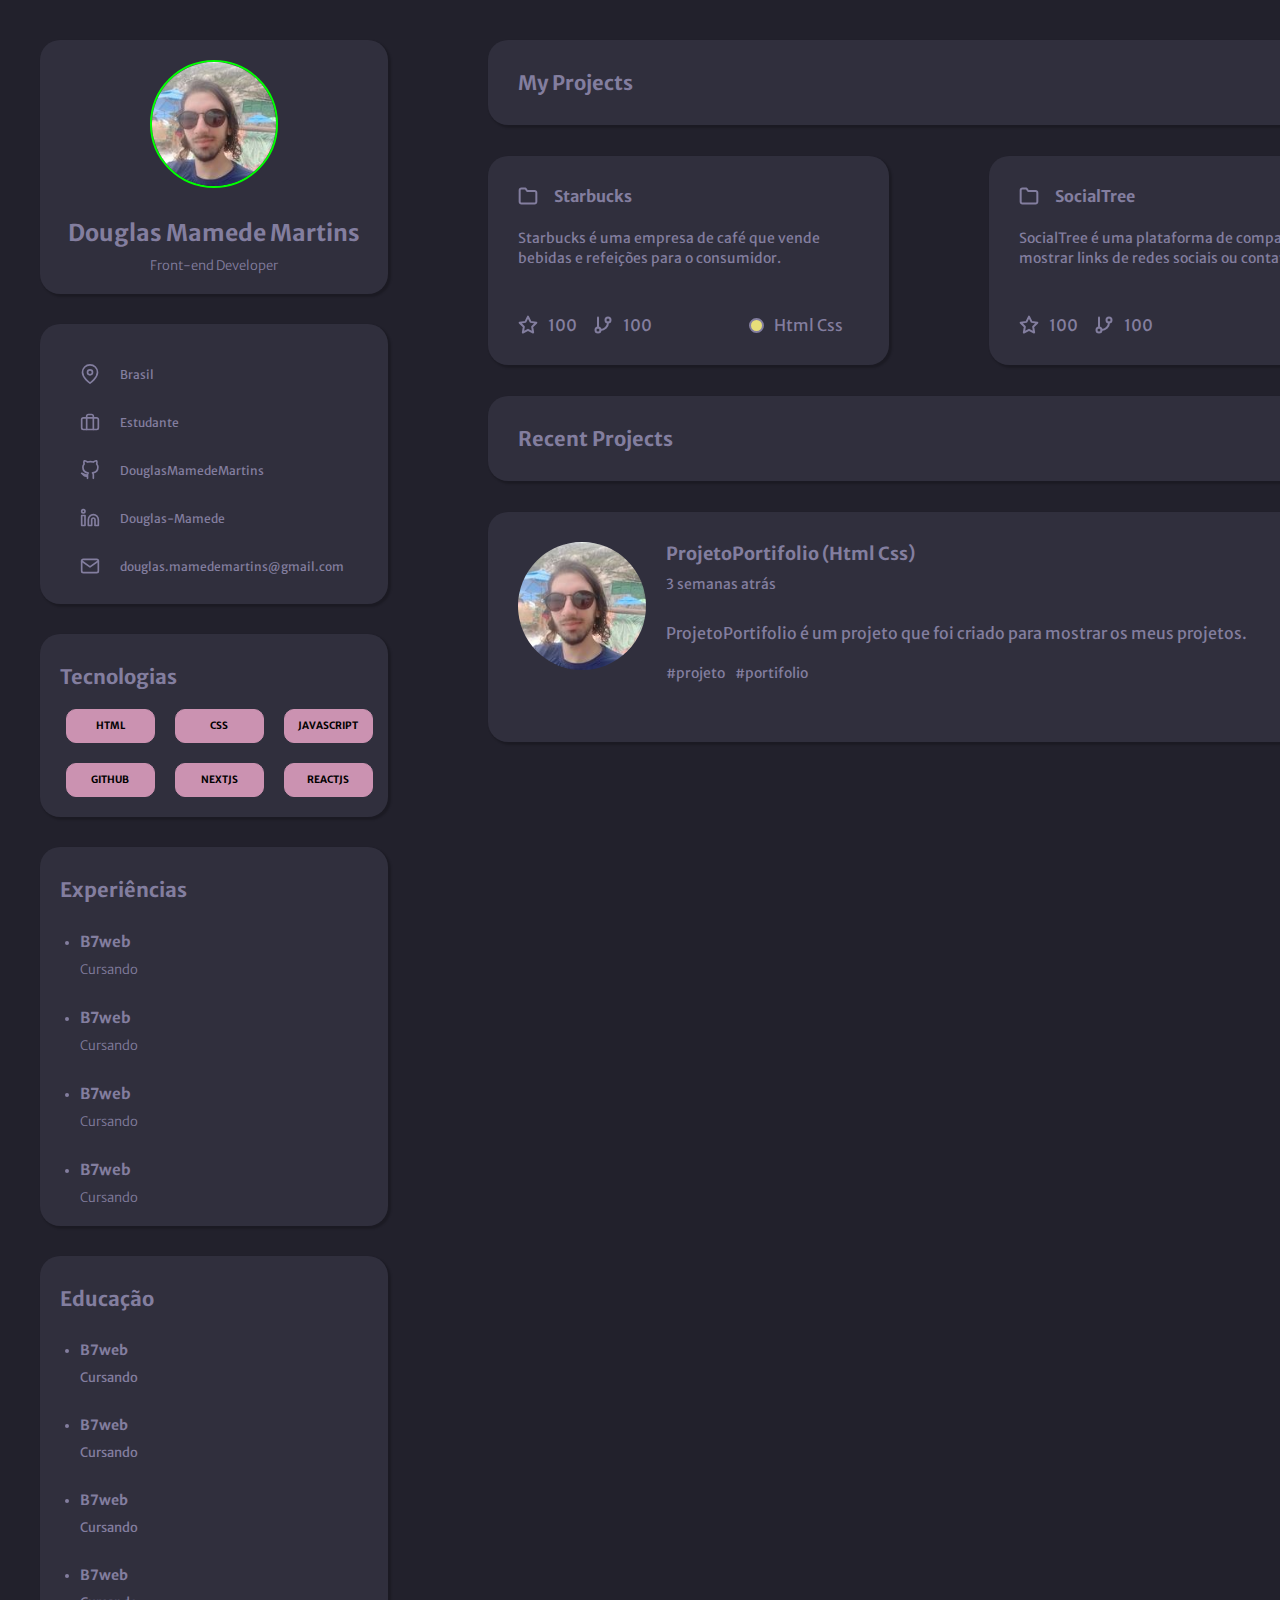
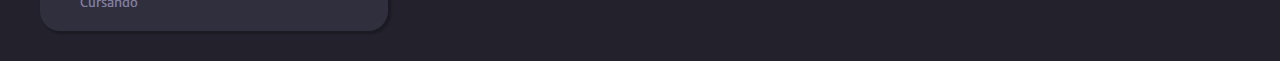
==== index.html @ 659afae6 "commit teste" ====
<!DOCTYPE html>
<html lang="pt-br">

<head>
  <meta charset="UTF-8" />
  <title>Portifolio</title>
  <link rel="shortcut icon" href="assets/images/favicon.ico" type="image/x-icon" />
  <link rel="stylesheet" href="assets/css/style.css" />
</head>

<body>
  <main>
    <div class="container">
      <div class="content-left">
        <div class="profile">
          <div class="profile-img">
            <img src="assets/images/profile.jpg" alt="" />
          </div>
          <h1>Douglas Mamede Martins</h1>
          <p>Front-end Developer</p>
        </div>

        <div class="contato">
          <div class="contato-content">
            <img src="assets/images/map-pin.svg" alt="Mapa" />
            <a href="#">Brasil</a>
          </div>
          <div class="contato-content">
            <img src="assets/images/briefcase.svg" alt="Trabalho" />
            <a href="#">Estudante</a>
          </div>
          <div class="contato-content">
            <img src="assets/images/github.svg" alt="Git-hub" />
            <a href="#">DouglasMamedeMartins</a>
          </div>
          <div class="contato-content">
            <img src="assets/images/linkedin.svg" alt="Linkedin" />
            <a href="#">Douglas-Mamede</a>
          </div>
          <div class="contato-content">
            <img src="assets/images/mail.svg" alt="Mapa" />
            <a href="#">douglas.mamedemartins@gmail.com</a>
          </div>
        </div>

        <div class="technology">
          <h2>Tecnologias</h2>

          <div class="technology-content">
            <div class="technology-content--left">
              <p>HTML</p>
              <p>GITHUB</p>
            </div>

            <div class="technology-content--mid">
              <p>CSS</p>
              <p>NEXTJS</p>
            </div>
            <div class="technology-content--right">
              <p>JAVASCRIPT</p>
              <p>REACTJS</p>
            </div>
          </div>
        </div>

        <div class="experience">
          <h2>Experiências</h2>
          <ul>
            <li>
              <h3>B7web</h3>
              <p>Cursando</p>
            </li>
            <li>
              <h3>B7web</h3>
              <p>Cursando</p>
            </li>
            <li>
              <h3>B7web</h3>
              <p>Cursando</p>
            </li>
            <li>
              <h3>B7web</h3>
              <p>Cursando</p>
            </li>
          </ul>
        </div>

        <div class="educacao">
          <h2>Educação</h2>
          <ul>
            <li>
              <h3>B7web</h3>
              <p>Cursando</p>
            </li>
            <li>
              <h3>B7web</h3>
              <p>Cursando</p>
            </li>
            <li>
              <h3>B7web</h3>
              <p>Cursando</p>
            </li>
            <li>
              <h3>B7web</h3>
              <p>Cursando</p>
            </li>
          </ul>
        </div>
      </div>
      <div class="content-right">
        <div class="my-projects">
          <h3>My Projects</h3>
          <a href="assets/pages/starbucks/index.html">Veja o próximo</a>
        </div>

        <div class="projects">
          <div class="projects-main">
            <div class="title-project">
              <div class="icon">
                <img src="assets/images/folder.svg" alt="">
              </div>
              <h4>Starbucks</h4>
            </div>
            <div class="description-project">
              <p>
                Starbucks é uma empresa de café que vende bebidas e refeições
                para o consumidor.
              </p>
            </div>
            <div class="footer-project">
              <div class="footer-project--left">
                <img src="assets/images/star.svg" alt="">
                <span>100</span>
                <img src="assets/images/git-branch.svg" alt="">
                <span>100</span>
              </div>
              <div class="footer-project--right">
                <div class="ball"></div>
                <span>Html Css</span>
              </div>
            </div>
          </div>


          <div class="projects-main">
            <div class="title-project">
              <div class="icon">
                <img src="assets/images/folder.svg" alt="">
              </div>
              <h4>SocialTree</h4>
            </div>
            <div class="description-project">
              <p>
                SocialTree é uma plataforma de compartilhamento de mostrar links de redes sociais ou contatos.
              </p>
            </div>
            <div class="footer-project">
              <div class="footer-project--left">
                <img src="assets/images/star.svg" alt="">
                <span>100</span>
                <img src="assets/images/git-branch.svg" alt="">
                <span>100</span>
              </div>
              <div class="footer-project--right">
                <div class="ball"></div>
                <span>Html Css</span>
              </div>
            </div>
          </div>
        </div>


        <div class="recent-projects">
          <h3>Recent Projects</h3>
        </div>

        <div class="recent-posts">
          <div class="profile-projects">
            <img src="assets/images/profile.jpg" alt="">
          </div>
          <div class="content-projects">
            <h3>ProjetoPortifolio (Html Css)</h3>
            <span>3 semanas atrás</span>
            <p>
              ProjetoPortifolio é um projeto que foi criado para mostrar os meus projetos.
            </p>
            <div class="hashtag">
              <span>#projeto</span>
              <span>#portifolio</span>
            </div>
          </div>
        </div>
      </div>
    </div>
  </main>
</body>

</html>
---- assets/css/style.css ----
@import url("https://fonts.googleapis.com/css2?family=Merriweather+Sans:wght@300;400;500;700&display=swap");

:root {
  --body-bg-color: #22212c;
  --text-color: #837e9f;
  --bg-cards: #302f3d;
  --bg-techs: #cb92b1;
  --border-profile: #00ff00;
  --color-black: #000000;
  --background-ball: #e7de79;
}
/* GERAL*/
* {
  margin: 0;
  padding: 0;
  box-sizing: border-box;
  font-size: 62.5%;
}

body {
  font-family: "Merriweather Sans", sans-serif;
  background-color: var(--body-bg-color);
}
h2 {
  font-size: 2rem;
  font-weight: 700;
  color: var(--text-color);
  line-height: 2.5rem;
  margin-top: 3rem;
  margin-left: 2rem;
  margin-bottom: 2rem;
}
.container {
  max-width: 144rem;
  margin: 0 auto;
  display: flex;
}
.content-left {
  display: flex;
  flex-direction: column;
  gap: 3rem;
}
.content-right {
  display: flex;
  flex-direction: column;
  gap: 3.1rem;
}
/* Perfil */
.profile {
  width: 34.8rem;
  background-color: var(--bg-cards);
  box-shadow: 0.2rem 0.2rem 0.2rem 0.1rem rgba(0, 0, 0, 0.2);
  border-radius: 2rem;
  margin-top: 4rem;
  margin-right: 6rem;
  margin-left: 4rem;
  display: flex;
  flex-direction: column;
  justify-content: center;
  align-items: center;
  padding: 2rem;
}
.profile-img {
  width: 12.8rem;
  height: 12.8rem;
  border-radius: 50%;
  border: 0.2rem solid var(--border-profile);
}

.profile-img img {
  width: 100%;
  height: 100%;
  border-radius: 50%;
}

.profile h1 {
  font-size: 2.3rem;
  font-weight: 700;
  color: var(--text-color);
  line-height: 2.9rem;
  margin-top: 3rem;
}

.profile p {
  font-size: 1.3rem;
  font-weight: 300;
  color: var(--text-color);
  margin-top: 1rem;
}

.contato,
.technology,
.experience,
.educacao {
  max-width: 34.8rem;
  background-color: var(--bg-cards);
  box-shadow: 0.2rem 0.2rem 0.2rem 0.1rem rgba(0, 0, 0, 0.2);
  border-radius: 2rem;
  margin-right: 6rem;
  margin-left: 4rem;
  display: flex;
  flex-direction: column;
}
.educacao {
  margin-bottom: 3rem;
}
.contato-content {
  margin-bottom: 2.8rem;
  margin-left: 4rem;
  display: flex;
  align-items: center;
  text-align: center;
}
.contato-content:first-child {
  margin-top: 4rem;
}
.contato-content a {
  font-size: 1.2rem;
  font-weight: 400;
  color: var(--text-color);
  text-decoration: none;
}

.contato-content img {
  width: 2rem;
  height: 2rem;
  margin-right: 2rem;
  display: inline-block;
  color: var(--bg-techs);
}

.technology-content {
  display: flex;
  justify-content: center;
  align-items: center;
  margin-right: 3rem;
}
.technology-content P {
  width: 8.9rem;
  font-size: 1rem;
  font-weight: 300;
  color: var(--color-black);
  line-height: 2rem;
  margin-left: 2rem;
  margin-bottom: 2rem;
  border: 0.1rem solid var(--bg-techs);
  text-align: center;
  border-radius: 1rem;
  padding: 0.6rem;
  background-color: var(--bg-techs);
  font-weight: bold;
}

.technology-content--left {
  margin-left: 2rem;
}
.experience ul li {
  font-size: 1.3rem;
  font-weight: 300;
  color: var(--text-color);
  margin-top: 1rem;
  margin-bottom: 1rem;
}
.experience ul li h3 {
  font-size: 1.5rem;
  color: var(--text-color);
}
.experience ul li p,
.educacao ul li,
.educacao ul li p {
  font-size: 1.3rem;
  color: var(--text-color);
  margin-top: 1rem;
  margin-bottom: 1rem;
}

.experience ul,
.educacao ul {
  display: flex;
  flex-direction: column;
  justify-content: center;
  margin-left: 4rem;
}
.educacao h3 {
  font-size: 1.4rem;
}

.my-projects {
  width: 95.2rem;
  background-color: var(--bg-cards);
  box-shadow: 0.2rem 0.2rem 0.2rem 0.1rem rgba(0, 0, 0, 0.2);
  border-radius: 2rem;
  margin-top: 4rem;
  margin-right: 6rem;
  margin-left: 4rem;
  display: flex;
  align-items: center;
  justify-content: space-between;
  padding: 3rem;
}

.my-projects h3,
.recent-projects h3 {
  font-size: 2rem;
  font-weight: 700;
  color: var(--text-color);
}

.my-projects a {
  font-size: 1.4rem;
  text-decoration: none;
  color: var(--text-color);
}
.projects {
  display: flex;
}

.projects-main {
  max-width: 46.1rem;
  background-color: var(--bg-cards);
  box-shadow: 0.2rem 0.2rem 0.2rem 0.1rem rgba(0, 0, 0, 0.2);
  border-radius: 2rem;
  margin-right: 6rem;
  margin-left: 4rem;
  padding: 3rem;
  display: flex;
  flex-direction: column;
}

.title-project {
  display: flex;
  gap: 1.6rem;
  margin-bottom: 2rem;
}

.title-project h4 {
  font-size: 1.6rem;
  color: var(--text-color);
}

.description-project p {
  color: var(--text-color);
  font-size: 1.4rem;
  line-height: 2rem;
  font-weight: 400;
  margin-bottom: 4.7rem;
}

.footer-project,
.footer-project--right {
  display: flex;
  justify-content: space-between;
  align-items: center;
}

.footer-project img {
  margin-right: 1rem;
}
.footer-project--left {
  display: flex;
}

.footer-project--left span,
.footer-project--right span {
  font-size: 1.6rem;
  font-weight: 400;
  color: var(--text-color);
  margin-right: 1.6rem;
}

.footer-project--right .ball {
  width: 1.5rem;
  height: 1.5rem;
  border-radius: 50%;
  border: 0.2rem solid var(--text-color);
  background-color: var(--background-ball);
  margin-right: 1rem;
}
.recent-projects {
  width: 95.2rem;
  background-color: var(--bg-cards);
  box-shadow: 0.2rem 0.2rem 0.2rem 0.1rem rgba(0, 0, 0, 0.2);
  border-radius: 2rem;
  margin-right: 6rem;
  margin-left: 4rem;
  padding: 3rem;
}

.recent-posts {
  width: 95.2rem;
  background-color: var(--bg-cards);
  box-shadow: 0.2rem 0.2rem 0.2rem 0.1rem rgba(0, 0, 0, 0.2);
  border-radius: 2rem;
  margin-right: 6rem;
  margin-left: 4rem;
  display: flex;
  padding: 3rem;
  padding-bottom: 4rem;
}

.projects-posts {
  display: flex;
}

.profile-projects img {
  width: 12.8rem;
  height: 12.8rem;
  border-radius: 50%;
}
.content-projects {
  display: flex;
  flex-direction: column;
  justify-content: center;
}

.recent-posts h3 {
  font-size: 1.8rem;
  font-weight: 700;
  color: var(--text-color);
}

.recent-posts span,
.recent-posts p {
  font-size: 1.6rem;
  font-weight: 400;
  color: var(--text-color);
  margin-top: 1rem;
}

.recent-posts span {
  margin-bottom: 2rem;
  font-size: 1.4rem;
}
.content-projects {
  display: flex;
  flex-direction: column;
  justify-content: center;
  margin-left: 2rem;
}

.hashtag {
  display: flex;
  align-items: center;
  margin-right: 2rem;
  gap: 1rem;
  margin-top: 1.1rem;
}

@media (min-width: 320px) and (max-width: 1078px) {
  body {
    display: flex;
    flex-direction: column;
    justify-content: center;
    align-items: center;
  }
  h2 {
    text-align: center;
    font-size: 2.5rem;
  }
  .profile h1 {
    font-size: 3rem;
  }
  .profile p {
    font-size: 1.6rem;
  }
  .container {
    display: flex;
    flex-direction: column;
    padding: 2rem;
  }
  .contato a {
    font-size: 1.42rem;
  }
  .contato img {
    width: 2.5rem;
    height: 2.5rem;
  }
  .technology-content p {
    font-size: 1.2rem;
  }

  .experience ul li h3,
  .educacao h3 {
    font-size: 1.7rem;
  }

  .experience ul li p,
  .educacao ul li p {
    font-size: 1.5rem;
  }
  .my-projects,
  .recent-projects,
  .profile,
  .experience,
  .contato,
  .educacao,
  .recent-posts {
    width: 90%;
  }
  .contato,
  .technology,
  .experience,
  .educacao,
  .projects-main {
    margin: auto;
  }
  .recent-projects h3 {
    text-align: center;
    font-size: 1.8rem;
  }
  .projects {
    width: 100%;
    flex-direction: column;
    gap: 3rem;
  }
  .title-project h4 {
    font-size: 2rem;
  }
  .description-project p {
    font-size: 1.6rem;
  }
  .recent-posts {
    flex-direction: column;
    gap: 3rem;
  }
  .recent-posts h3 {
    font-size: 1.8rem;
  }
  .footer-project {
    display: flex;
    flex-direction: column;
    justify-content: center;
    align-items: center;
  }
  .footer-project--right {
    margin-top: 1rem;
  }
  .footer-project img {
    width: 2.5rem;
    height: 2.5rem;
  }
  .footer-project--left span {
    font-size: 1.6rem;
  }
  .footer-project--right .ball {
    width: 2rem;
    height: 2rem;
  }
  .profile-projects {
    margin: auto;
  }
}
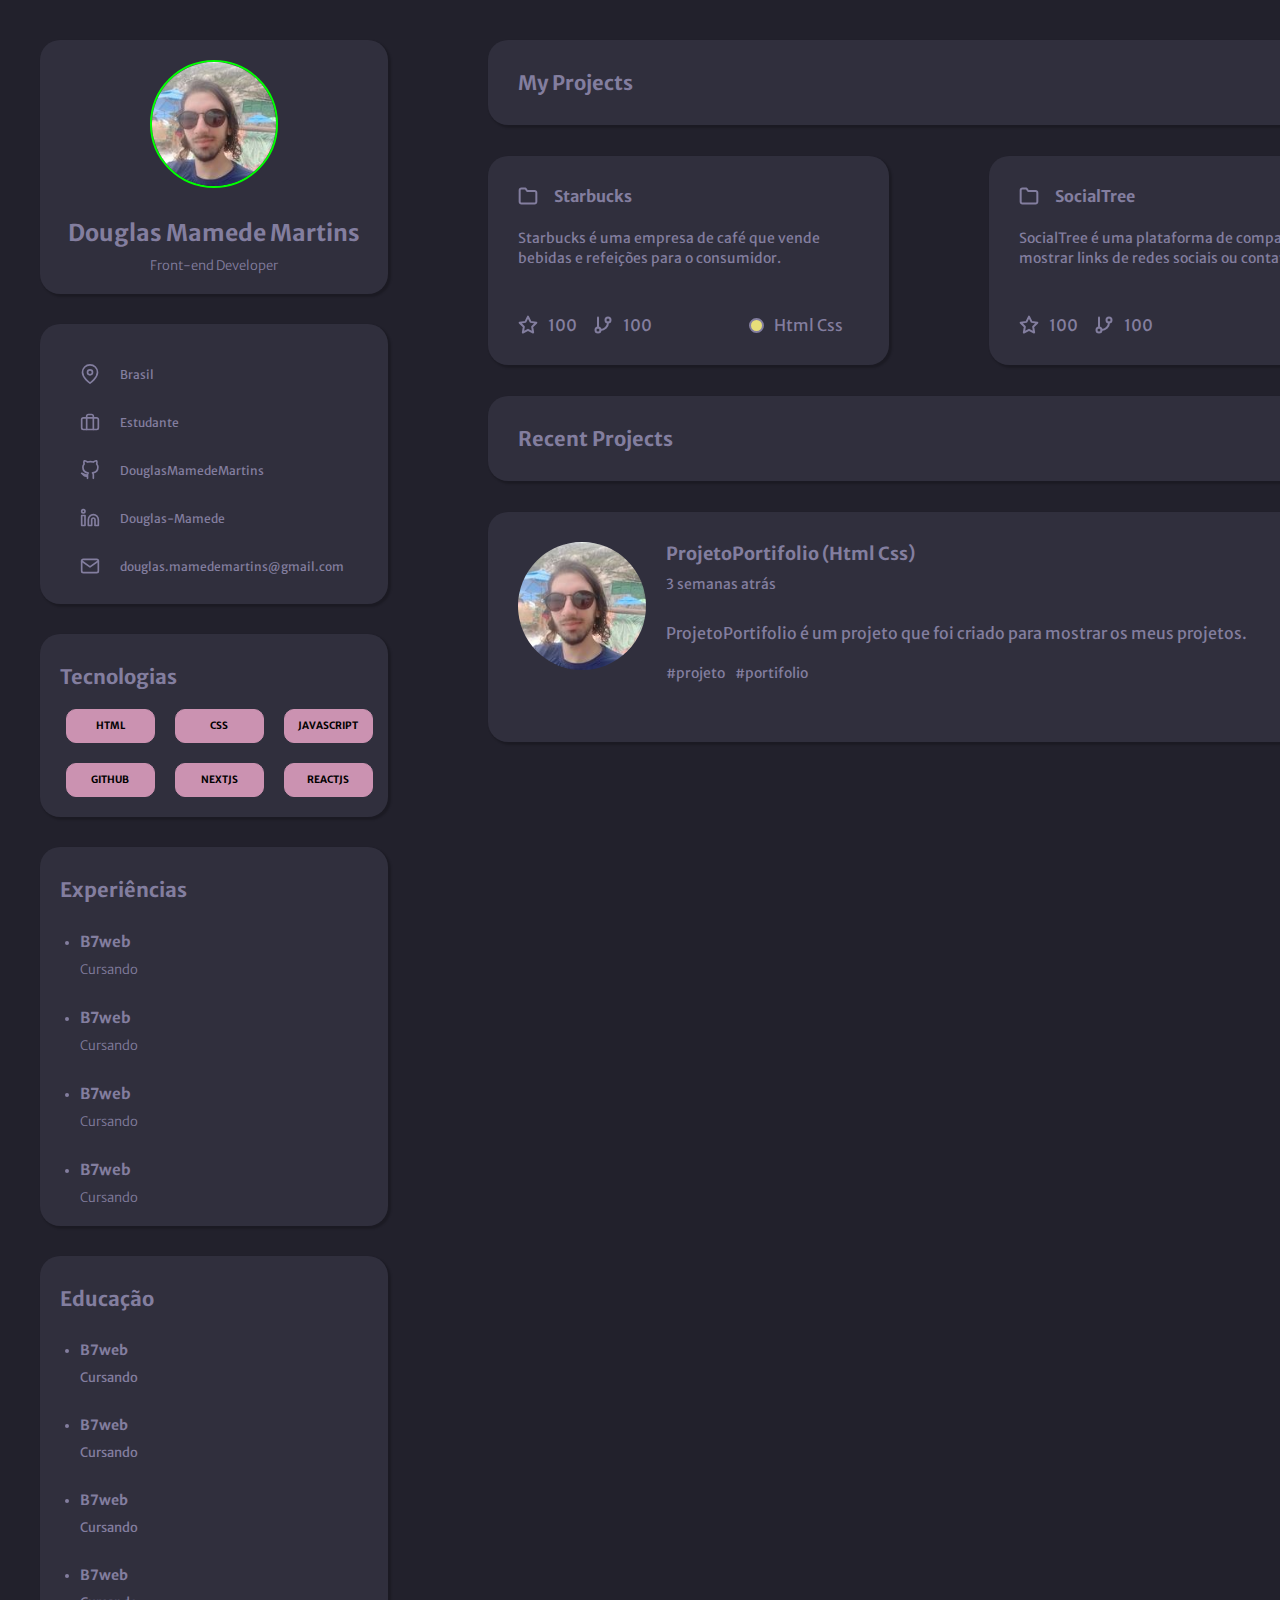
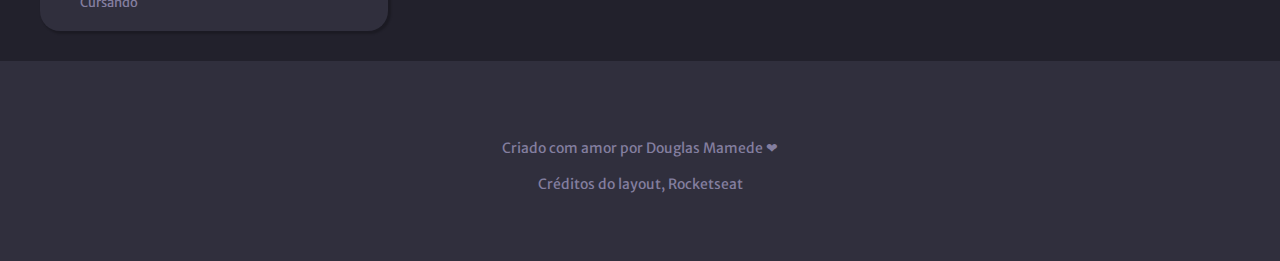
==== commit 87ae51dc: "adicionando footer" ====
--- a/index.html
+++ b/index.html
@@ -193,6 +193,11 @@
       </div>
     </div>
   </main>
+  <footer>
+    <span> Criado com amor por Douglas Mamede ❤</span>
+    <br>
+    <span> Créditos do layout, Rocketseat</span>
+  </footer>
 </body>
 
 </html>--- a/assets/css/style.css
+++ b/assets/css/style.css
@@ -346,6 +346,22 @@
   margin-top: 1.1rem;
 }
 
+footer {
+  height: 200px;
+  display: flex;
+  flex-direction: column;
+  justify-content: center;
+  align-items: center;
+  background-color: var(--bg-cards);
+}
+
+footer span {
+  font-size: 1.4rem;
+  font-weight: 400;
+  color: var(--text-color);
+  margin-top: 1rem;
+}
+
 @media (min-width: 320px) and (max-width: 1078px) {
   body {
     display: flex;
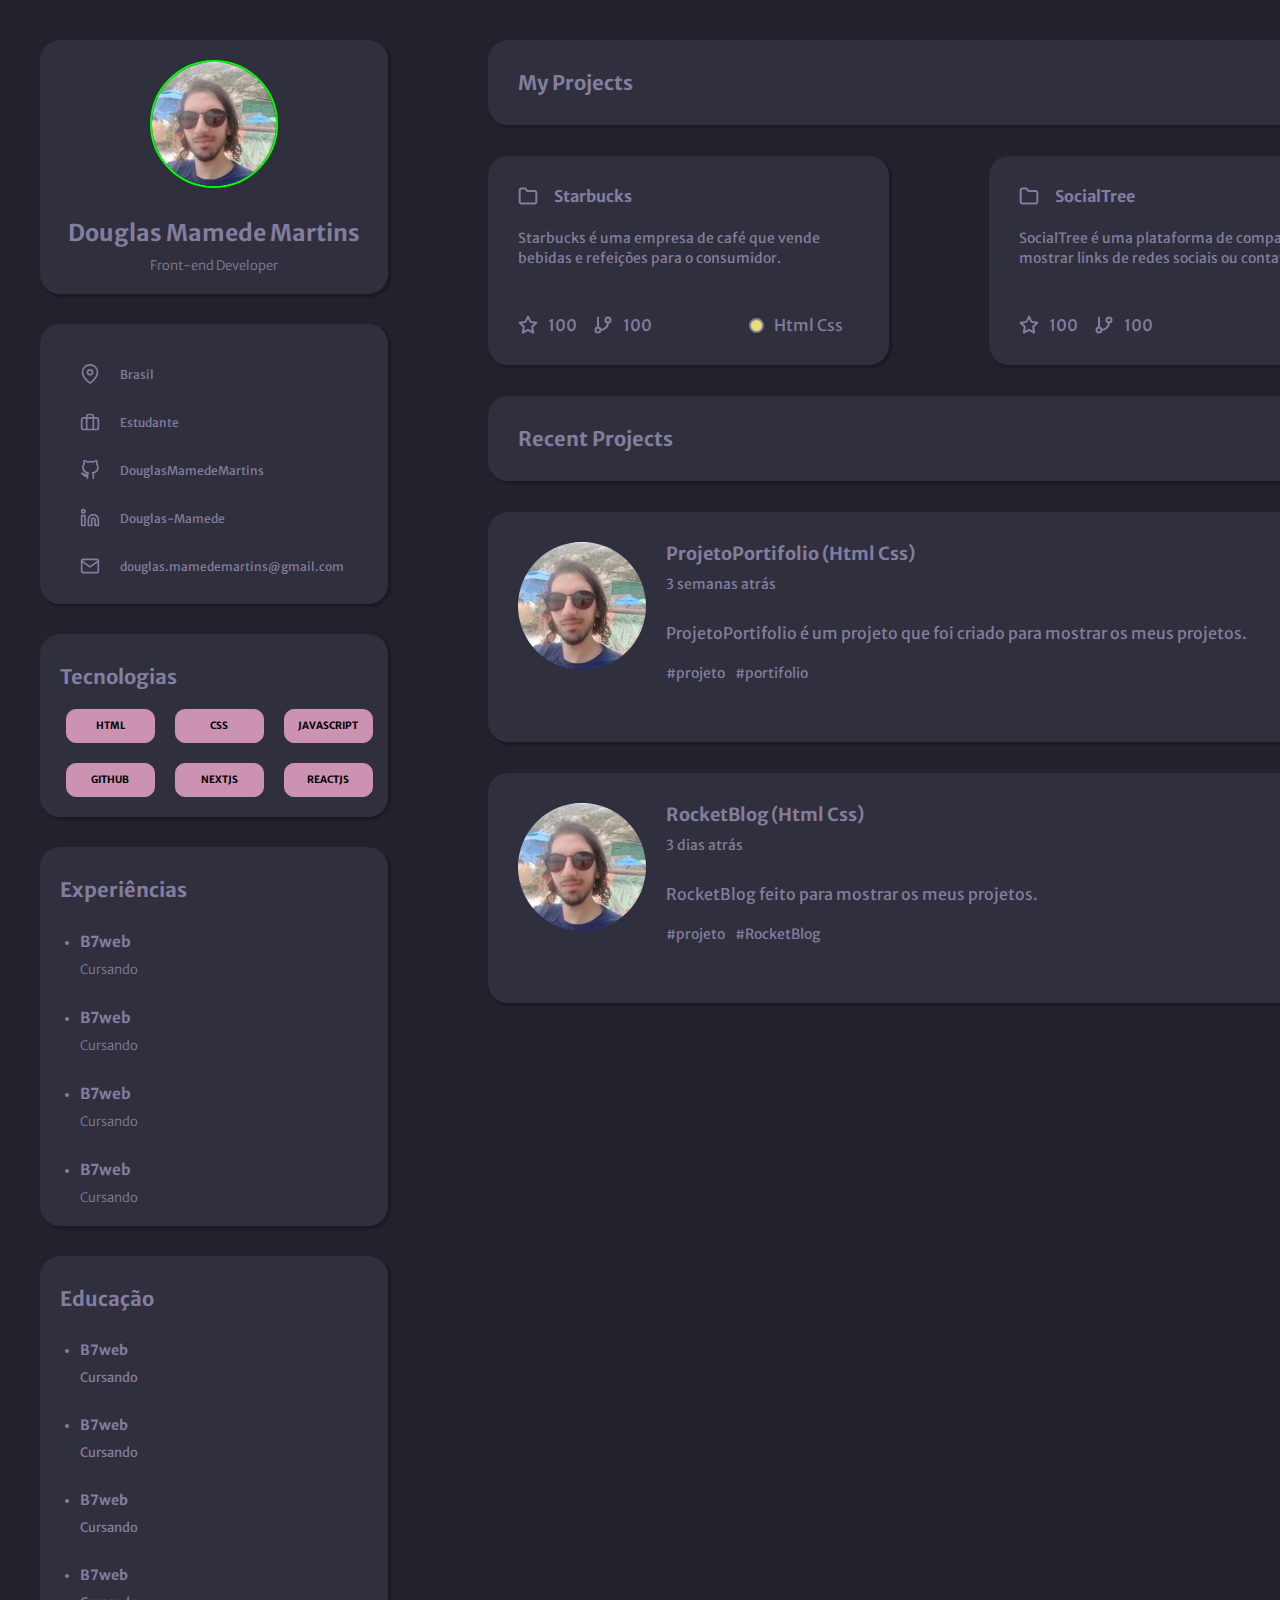
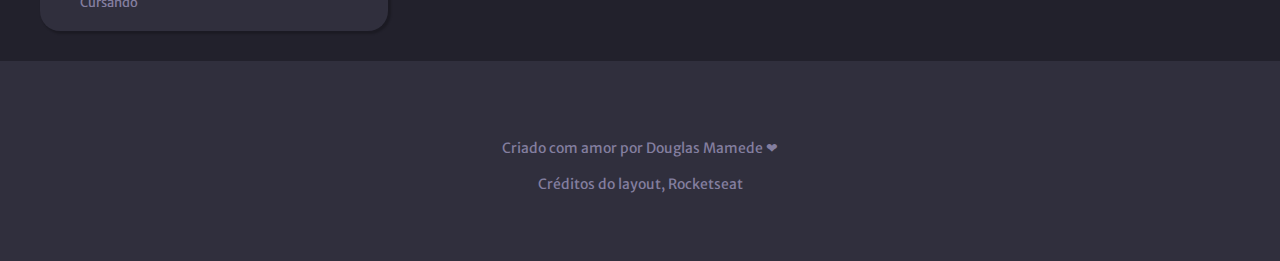
==== commit 0c2fb4bd: "Adicionando page rocketblog" ====
--- a/index.html
+++ b/index.html
@@ -190,6 +190,23 @@
             </div>
           </div>
         </div>
+
+        <div class="recent-posts">
+          <div class="profile-projects">
+            <img src="assets/images/profile.jpg" alt="">
+          </div>
+          <div class="content-projects">
+            <h3>RocketBlog (Html Css)</h3>
+            <span>3 dias atrás</span>
+            <p>
+              RocketBlog feito para mostrar os meus projetos.
+            </p>
+            <div class="hashtag">
+              <span>#projeto</span>
+              <span>#RocketBlog</span>
+            </div>
+          </div>
+        </div>
       </div>
     </div>
   </main>
